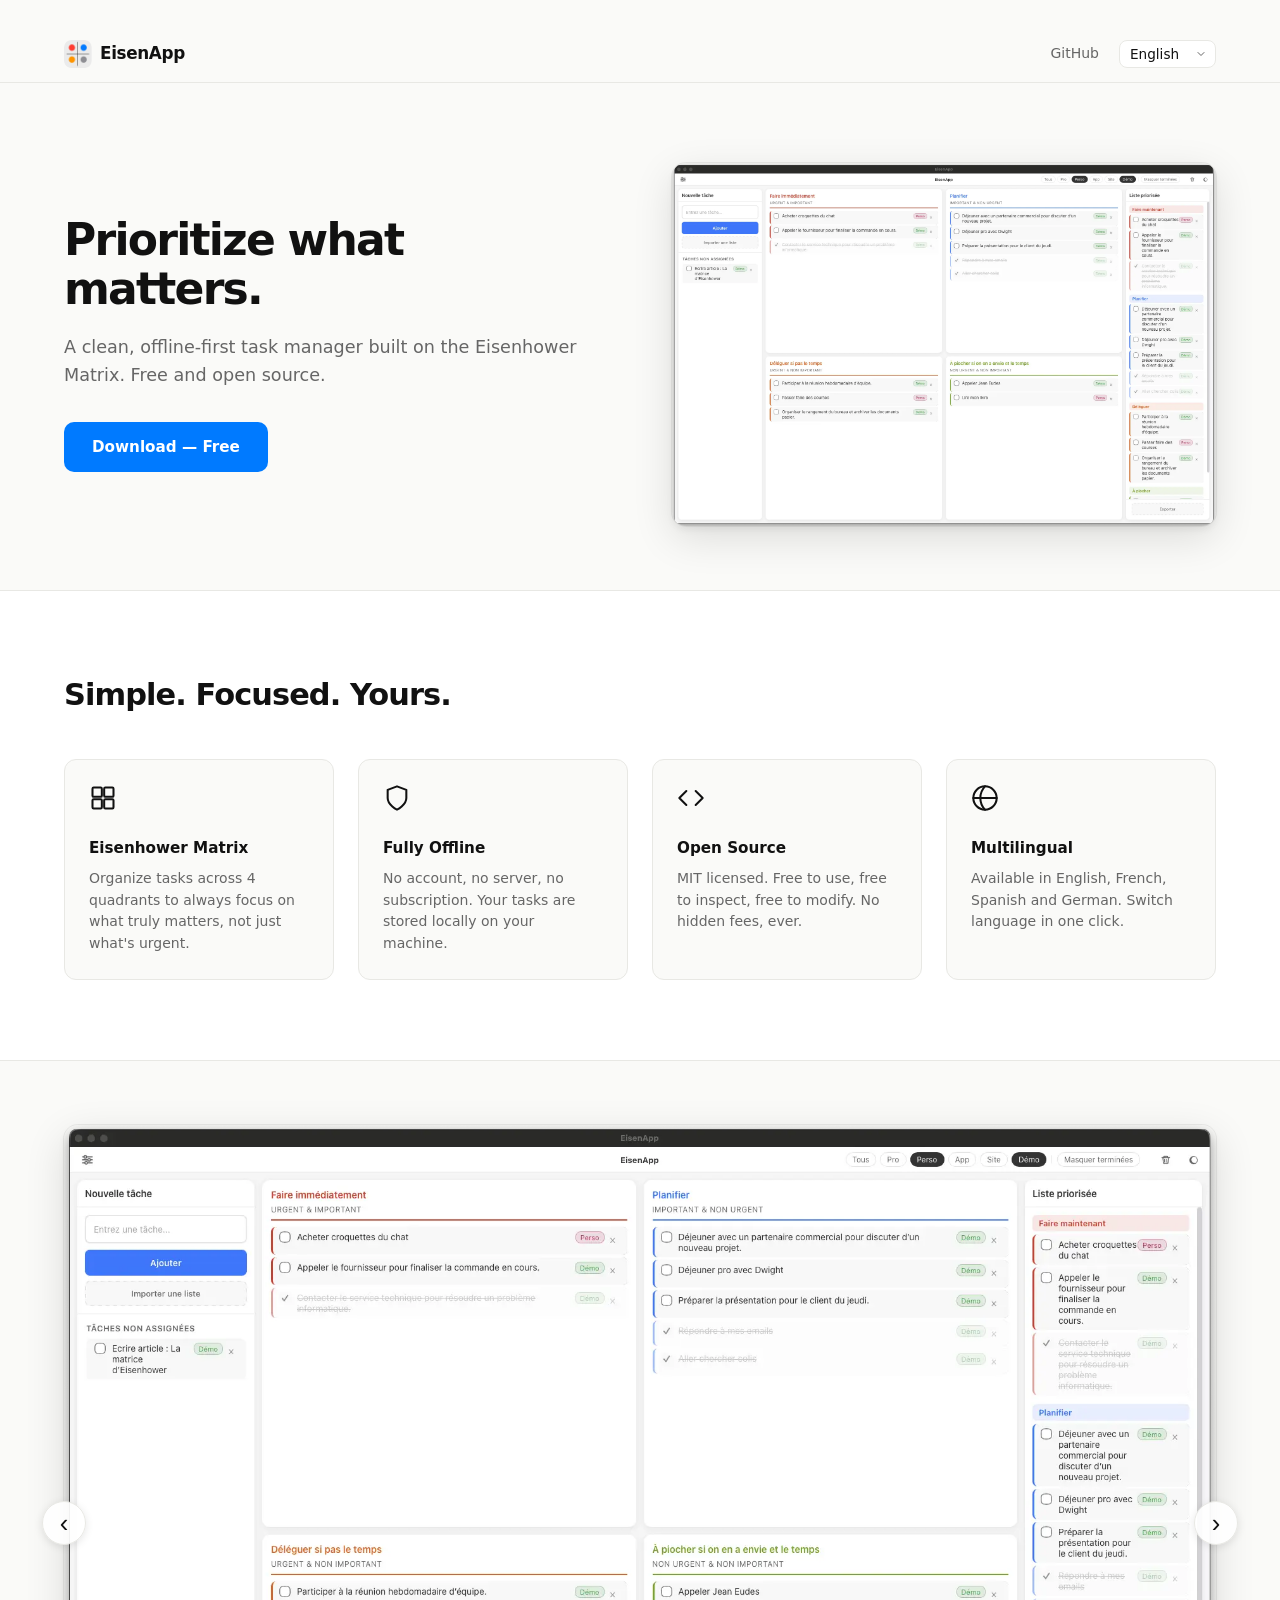
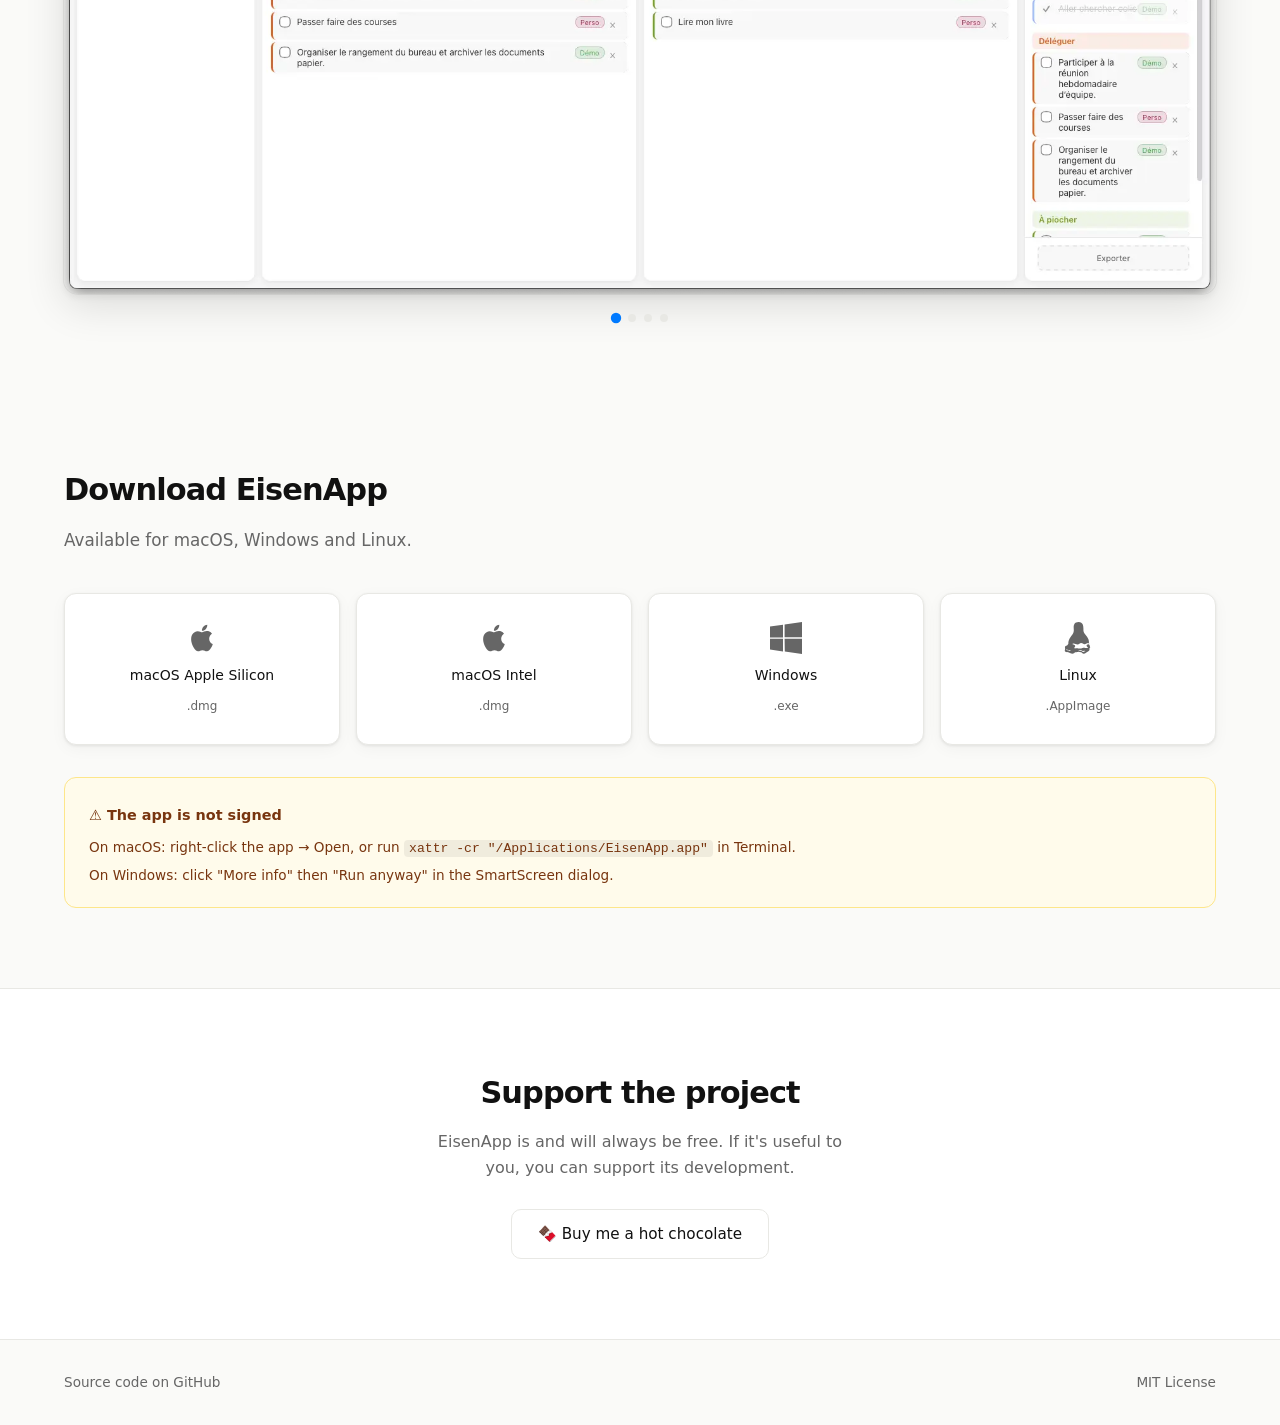
==== src/index.html @ 4002c685 "feat: carousel plutôt que gif" ====
<!DOCTYPE html>
<html lang="en">
<head>
  <meta charset="UTF-8" />
  <meta name="viewport" content="width=device-width, initial-scale=1.0" />
  <meta name="description" content="EisenApp — A clean, offline-first task manager built on the Eisenhower Matrix. Free and open source." />
  <title>EisenApp — Eisenhower Matrix Task Manager</title>
  <link rel="icon" type="image/png" href="favicon.png" />
  <link rel="stylesheet" href="styles.css" />
  <!-- <script defer src="https://cloud.umami.is/script.js" data-website-id="37d33f3b-31d0-4eb2-8694-50edaecd11e3"></script> -->
  <script defer src="https://umami.victorprouff.fr/script.js" data-website-id="dba01c67-c292-47f8-b31e-1790c30066ec"></script>

</head>
<body>
  <img src="https://cloud.umami.is/p/ETjlxFFVu" alt="">
  <!-- Nav -->
  <nav>
    <div class="nav-inner">
      <div class="nav-logo">
        <img src="icon.png" alt="EisenApp logo" class="nav-logo-img" />
        <span>EisenApp</span>
      </div>
      <div class="nav-right">
        <a href="https://github.com/victorprouff/eisenapp" class="nav-link" data-i18n="nav.github" target="_blank" rel="noopener" data-umami-event="nav-github">GitHub</a>
        <select class="lang-select" aria-label="Language">
          <option value="en">English</option>
          <option value="fr">Français</option>
          <option value="es">Español</option>
          <option value="de">Deutsch</option>
        </select>
      </div>
    </div>
  </nav>

  <!-- Hero -->
  <section class="hero">
    <div class="container">
      <div class="hero-text">
        <!-- <img src="icon.png" alt="EisenApp logo" class="hero-logo" /> -->
        <h1 data-i18n="hero.title">Prioritize what matters.</h1>
        <p class="lead" data-i18n="hero.subtitle">A clean, offline-first task manager built on the Eisenhower Matrix. Free and open source.</p>
        <a href="#download" class="btn-primary" data-i18n="hero.cta">Download — Free</a>
      </div>
      
      <!-- App preview -->
      <div class="app-mockup">
        <img src="illustration_light.webp" alt="EisenApp demo" class="app-gif" />
      </div>
    </div>
  </section>
  
  <!-- Features -->
  <section class="features">
    <div class="container">
      <h2 data-i18n="features.title">Simple. Focused. Yours.</h2>
      <div class="features-grid">
        <div class="feature-card">
          <div class="feature-icon">
            <svg width="28" height="28" viewBox="0 0 24 24" fill="none" stroke="currentColor" stroke-width="1.75" stroke-linecap="round" stroke-linejoin="round">
              <rect x="3" y="3" width="8" height="8" rx="1"/><rect x="13" y="3" width="8" height="8" rx="1"/>
              <rect x="3" y="13" width="8" height="8" rx="1"/><rect x="13" y="13" width="8" height="8" rx="1"/>
            </svg>
          </div>
          <h3 data-i18n="features.matrix.title">Eisenhower Matrix</h3>
          <p data-i18n="features.matrix.desc">Organize tasks across 4 quadrants to always focus on what truly matters, not just what's urgent.</p>
        </div>
        <div class="feature-card">
          <div class="feature-icon">
            <svg width="28" height="28" viewBox="0 0 24 24" fill="none" stroke="currentColor" stroke-width="1.75" stroke-linecap="round" stroke-linejoin="round">
              <path d="M12 22s8-4 8-10V5l-8-3-8 3v7c0 6 8 10 8 10z"/>
            </svg>
          </div>
          <h3 data-i18n="features.offline.title">Fully Offline</h3>
          <p data-i18n="features.offline.desc">No account, no server, no subscription. Your tasks are stored locally on your machine.</p>
        </div>
        <div class="feature-card">
          <div class="feature-icon">
            <svg width="28" height="28" viewBox="0 0 24 24" fill="none" stroke="currentColor" stroke-width="1.75" stroke-linecap="round" stroke-linejoin="round">
              <polyline points="16 18 22 12 16 6"/><polyline points="8 6 2 12 8 18"/>
            </svg>
          </div>
          <h3 data-i18n="features.open.title">Open Source</h3>
          <p data-i18n="features.open.desc">MIT licensed. Free to use, free to inspect, free to modify. No hidden fees, ever.</p>
        </div>
        <div class="feature-card">
          <div class="feature-icon">
            <svg width="28" height="28" viewBox="0 0 24 24" fill="none" stroke="currentColor" stroke-width="1.75" stroke-linecap="round" stroke-linejoin="round">
              <circle cx="12" cy="12" r="10"/><path d="M12 2a14.5 14.5 0 000 20M2 12h20"/>
            </svg>
          </div>
          <h3 data-i18n="features.multilang.title">Multilingual</h3>
          <p data-i18n="features.multilang.desc">Available in English, French, Spanish and German. Switch language in one click.</p>
        </div>
      </div>
    </div>
  </section>
  
  <!-- Demo Carousel -->
  <section class="demo">
    <div class="container">
      <div class="carousel">
        <div class="carousel-track">
          <div class="carousel-slide active">
            <img src="illustration_light.webp" alt="EisenApp demo" />
          </div>
          <div class="carousel-slide">
            <img src="illustration_light_2.webp" alt="EisenApp demo" />
          </div>
          <div class="carousel-slide">
            <img src="illustration_light_3.webp" alt="EisenApp demo" />
          </div>
          <div class="carousel-slide">
            <img src="illustration_light_4.webp" alt="EisenApp demo" />
          </div>
        </div>
        <button class="carousel-btn carousel-prev" aria-label="Previous">&#8249;</button>
        <button class="carousel-btn carousel-next" aria-label="Next">&#8250;</button>
        <div class="carousel-dots">
          <button class="carousel-dot active" aria-label="Slide 1"></button>
          <button class="carousel-dot" aria-label="Slide 2"></button>
          <button class="carousel-dot" aria-label="Slide 3"></button>
          <button class="carousel-dot" aria-label="Slide 4"></button>
        </div>
      </div>
    </div>
  </section>
  
  <!-- Download -->
  <section class="download" id="download">
    <div class="container">
      <h2 data-i18n="download.title">Download EisenApp</h2>
      <p class="section-lead" data-i18n="download.subtitle">Available for macOS, Windows and Linux.</p>
      <div class="platform-grid">

        <!-- macOS Apple Silicon -->
        <a href="https://github.com/victorprouff/eisenapp/releases/latest/download/EisenApp_aarch64.dmg" class="platform-card" target="_blank" rel="noopener" data-umami-event="download-macos_arm">
          <svg viewBox="0 0 24 24" fill="currentColor" xmlns="http://www.w3.org/2000/svg">
            <path d="M18.71 19.5c-.83 1.24-1.71 2.45-3.05 2.47-1.34.03-1.77-.79-3.29-.79-1.53 0-2 .77-3.27.82-1.31.05-2.3-1.32-3.14-2.53C4.25 17 2.94 12.45 4.7 9.39c.87-1.52 2.43-2.48 4.12-2.51 1.28-.02 2.5.87 3.29.87.78 0 2.26-1.07 3.8-.91.65.03 2.47.26 3.64 1.98-.09.06-2.17 1.28-2.15 3.81.03 3.02 2.65 4.03 2.68 4.04-.03.07-.42 1.44-1.38 2.83M13 3.5c.73-.83 1.94-1.46 2.94-1.5.13 1.17-.34 2.35-1.04 3.19-.69.85-1.83 1.51-2.95 1.42-.15-1.15.41-2.35 1.05-3.11z"/>
          </svg>
          <span data-i18n="download.macos_arm">macOS Apple Silicon</span>
          <span class="platform-sub" data-i18n="download.dmg">.dmg</span>
        </a>

        <!-- macOS Intel -->
        <a href="https://github.com/victorprouff/eisenapp/releases/latest/download/EisenApp_x64.dmg" class="platform-card" target="_blank" rel="noopener" data-umami-event="download-macos_intel">
          <svg viewBox="0 0 24 24" fill="currentColor" xmlns="http://www.w3.org/2000/svg">
            <path d="M18.71 19.5c-.83 1.24-1.71 2.45-3.05 2.47-1.34.03-1.77-.79-3.29-.79-1.53 0-2 .77-3.27.82-1.31.05-2.3-1.32-3.14-2.53C4.25 17 2.94 12.45 4.7 9.39c.87-1.52 2.43-2.48 4.12-2.51 1.28-.02 2.5.87 3.29.87.78 0 2.26-1.07 3.8-.91.65.03 2.47.26 3.64 1.98-.09.06-2.17 1.28-2.15 3.81.03 3.02 2.65 4.03 2.68 4.04-.03.07-.42 1.44-1.38 2.83M13 3.5c.73-.83 1.94-1.46 2.94-1.5.13 1.17-.34 2.35-1.04 3.19-.69.85-1.83 1.51-2.95 1.42-.15-1.15.41-2.35 1.05-3.11z"/>
          </svg>
          <span data-i18n="download.macos_intel">macOS Intel</span>
          <span class="platform-sub" data-i18n="download.dmg">.dmg</span>
        </a>

        <!-- Windows -->
        <a href="https://github.com/victorprouff/eisenapp/releases/latest/download/EisenApp_x64-setup.exe" class="platform-card" target="_blank" rel="noopener" data-umami-event="download-windows">
          <svg viewBox="0 0 24 24" fill="currentColor" xmlns="http://www.w3.org/2000/svg">
            <path d="M0 3.449L9.75 2.1v9.451H0m10.949-9.602L24 0v11.4H10.949M0 12.6h9.75v9.451L0 20.699M10.949 12.6H24V24l-12.9-1.801"/>
          </svg>
          <span data-i18n="download.windows">Windows</span>
          <span class="platform-sub" data-i18n="download.exe">.exe</span>
        </a>

        <!-- Linux -->
        <a href="https://github.com/victorprouff/eisenapp/releases/latest/download/EisenApp_amd64.AppImage" class="platform-card" target="_blank" rel="noopener" data-umami-event="download-linux">
          <svg viewBox="0 0 448 512" fill="currentColor" xmlns="http://www.w3.org/2000/svg">
            <path d="M220.8 123.3c1 .5 1.8 1.7 3 1.7 1.1 0 2.8-.4 2.9-1.5.2-1.4-1.9-2.3-3.2-2.9-1.7-.7-3.9-1-5.5-.1-.4.2-.8.7-.6 1.1.3 1.1 2.4 1.1 3.4 1.7zm-21.9 1.7c1.2 0 2-1.2 3-1.7 1-.6 3.1-.6 3.5-1.8.2-.4-.2-.9-.6-1.1-1.6-.9-3.8-.6-5.5.1-1.3.6-3.4 1.5-3.2 2.9.1 1 1.8 1.5 2.8 1.6zM420 403.8c-3.6-4-5.3-11.6-7.2-19.7-1.8-8.1-3.9-16.8-10.5-22.4-1.3-1.1-2.6-2.1-4-2.9-1.3-.8-2.7-1.5-4.1-2 9.2-27.3 5.6-54.5-3.7-79.1-11.4-30.1-31.3-56.4-46.5-74.4-17.1-21.5-33.7-41.9-33.4-72C311.1 85.4 315.7.1 234.8 0 132.4-.2 158 103.4 156.9 135.2c-1.7 23.4-6.4 41.8-22.5 64.7-18.9 22.5-45.5 58.8-58.1 96.7-6 17.9-8.8 36.1-6.2 53.3-6.5 5.8-11.4 14.7-16.6 20.2-4.2 4.3-10.3 5.9-17 8.3s-14 6-18.5 14.5c-2.1 3.9-2.8 8.1-2.8 12.4 0 3.9.6 7.9 1.2 11.8 1.2 8.1 2.5 15.7.8 20.8-5.2 14.4-5.9 24.4-2.2 31.7 3.8 7.3 11.4 10.5 20.1 12.3 17.3 3.6 40.8 2.7 59.3 12.5 19.8 10.4 39.9 14.1 55.9 10.4 11.6-2.6 21.1-9.6 25.9-20.2 12.5-.1 26.3-5.4 48.3-6.6 14.9-1.2 33.6 5.3 55.1 4.1.6 2.3 1.4 4.6 2.5 6.7v.1c5.6 10.8 16.9 17.9 30.1 19.1 13.2 1.2 28.4-3.7 40.4-17.4 6.2-7.1 15.2-10.7 24.5-14.7 9.2-4 18.9-8.7 25.5-18.2 4.1-6 5.5-14 5.5-20.8 0-4.5-.6-8.7-1.7-12.1zM79.5 458.6c-5.2-2.9-12.1-4.1-19.2-5.2-6.9-1.1-14-2.3-18.1-5.3-3.1-2.3-3.8-7.6-3-14.9 3.2 5.7 9.7 8.9 17.4 11 11.7 3.2 25.5 2.8 34.7 4.8 7.7 1.7 14.6 3.8 17 8.8-5.5 4.7-21 4.8-28.8.8zm207.5-4.1c-.7 0-1.4 0-2.1.1-11.9.7-23.7 4.6-35.2 4.6-10.8 0-21.8-3.8-33.1-3.6l6.4-1.2c10-2.1 23.9-4.5 34.2-6.2 9.5-1.6 22.5-3.7 31.8-.6 3 1 4.6 3.5 4.5 6.7-.5.1-4.1.2-6.5.2zm-40.2-31.1c-7.2.3-14.5-.5-21.4-1.3-3.5-.4-6.9-.8-10.3-1-6.7-.4-13.7 0-20.5.4s-13.6.8-20 .3c-4-.3-7.9-1-11.5-2.5 0-6.3 2.9-12.1 6.3-17.2 3.9-5.8 8.4-10.7 9.5-14.4 2.3-7.6-4.3-14.1-11.2-19.8l-.1-.1c-5.1-4.3-10.9-7.6-16.7-8.6l-1.6-.3c-6.4-1.2-13.2-2.5-18.3-6.1 6.3-4.9 13.5-7.9 20.6-8.4 11.3-1 22.4 3.2 32.5 7 12.1 4.5 23.5 8.8 34.5 7.9 10.9-.9 19.7-6.9 27.7-12.5 8.9-6.1 17.4-11.9 27.5-12.1h.6c9.5 0 18.7 5.1 27.2 10 8.8 5.1 17.2 9.9 25.8 9.9.5 0 1 0 1.5-.1 10.2-.7 20.4-5.1 30.6-9.5l.5-.2c7.8-3.4 16.7-6.9 25.3-7.2 8 .8 14.7 4.6 20.5 9.9-4.2 3.8-10 5.3-16.2 6.6-5.7 1.3-11.5 2.6-16.3 6.3l-.3.2c-7.5 5.7-12.8 11.9-11.7 18.8.8 5 5.1 9.9 9.7 15.4 5.1 6 10.7 12.7 12.6 20.4-4.2.9-8.6 1.4-13 1.6-10.2.5-20.4-.6-30.5-1.7-10.2-1.1-20.5-2.1-30.8-1.3-8.3.7-16.3 3-24.1 5.2-7.2 2.1-14.2 4.1-21.2 4.3zm86.7 45.6c-9.4 9.6-21.6 13.1-31.2 12.2-9.9-.9-17.3-6.3-20.9-14.5h.5c8.8 0 17.1-2.3 25.1-4.5 7.8-2.1 15.1-4.1 21.8-3.5 6.1.6 12.5 3.5 17.6 9.1-4.2.5-8.4 1.2-12.9 1.2z"/>
          </svg>
          <span data-i18n="download.linux">Linux</span>
          <span class="platform-sub" data-i18n="download.appimage">.AppImage</span>
        </a>
      </div>

      <!-- Unsigned warning -->
      <div class="unsigned-note">
        <p>⚠ <span data-i18n="download.unsigned_title">The app is not signed</span></p>
        <p data-i18n="download.unsigned_macos">On macOS: right-click the app → Open, or run <code>xattr -cr "/Applications/EisenApp.app"</code> in Terminal.</p>
        <p data-i18n="download.unsigned_windows">On Windows: click "More info" then "Run anyway" in the SmartScreen dialog.</p>
      </div>
    </div>
  </section>

  <!-- Support -->
  <section class="support">
    <div class="container">
      <h2 data-i18n="support.title">Support the project</h2>
      <p data-i18n="support.desc">EisenApp is and will always be free. If it's useful to you, you can support its development.</p>
      <!-- Replace # with your Ko-fi or Buy Me a Coffee link -->
      <a href="https://ko-fi.com/I2I71UO9CQ" class="btn-secondary" id="offer-coffe" data-umami-event="offer-coffe-direct"><span data-i18n="support.btn">Buy me a coffee</span></a>
    </div>
  </section>

  <!-- Footer -->
  <footer>
    <div class="container">
      <a href="https://github.com/victorprouff/eisenapp" target="_blank" rel="noopener" data-i18n="footer.source" data-umami-event="footer-source">Source code on GitHub</a>
      <span data-i18n="footer.license">MIT License</span>
    </div>
  </footer>

  <!-- Download Modal -->
  <div id="download-modal" class="modal-overlay" aria-hidden="true">
    <div class="modal">
      <button class="modal-close" id="modal-close" aria-label="Close">&times;</button>
      <div class="modal-icon">☕</div>
      <h2 class="modal-title" data-i18n="modal.title">Enjoying EisenApp?</h2>
      <p class="modal-desc" data-i18n="modal.desc">EisenApp is free and always will be. If it saves you time, a small coffee goes a long way!</p>
      <div class="modal-actions">
        <a href="https://ko-fi.com/I2I71UO9CQ" class="btn-primary modal-support" target="_blank" rel="noopener" data-i18n="modal.support" data-umami-event="offer-coffe-modal">☕ Support the project</a>
        <button class="modal-skip" id="modal-download" data-i18n="modal.skip">Just download</button>
      </div>
    </div>
  </div>

  <script src="i18n.js"></script>
  <script>
    (function () {
      const slides = document.querySelectorAll('.carousel-slide');
      const dots = document.querySelectorAll('.carousel-dot');
      let current = 0;
      let timer;

      function goTo(n) {
        slides[current].classList.remove('active');
        dots[current].classList.remove('active');
        current = (n + slides.length) % slides.length;
        slides[current].classList.add('active');
        dots[current].classList.add('active');
      }

      function startAuto() {
        timer = setInterval(function () { goTo(current + 1); }, 4000);
      }

      function resetAuto() {
        clearInterval(timer);
        startAuto();
      }

      document.querySelector('.carousel-next').addEventListener('click', function () { goTo(current + 1); resetAuto(); });
      document.querySelector('.carousel-prev').addEventListener('click', function () { goTo(current - 1); resetAuto(); });
      dots.forEach(function (dot, i) {
        dot.addEventListener('click', function () { goTo(i); resetAuto(); });
      });

      startAuto();
    })();
  </script>
</body>
</html>
---- src/styles.css ----
*, *::before, *::after { box-sizing: border-box; margin: 0; padding: 0; }

:root {
  --bg: #fafaf8;
  --bg-card: #ffffff;
  --text: #111111;
  --text-muted: #666666;
  --accent: #007aff;
  --accent-hover: #0066d6;
  --border: #e8e8e4;
  --radius: 12px;
  --shadow: 0 1px 3px rgba(0,0,0,0.08), 0 4px 16px rgba(0,0,0,0.04);
}

html { scroll-behavior: smooth; }

body {
  font-family: -apple-system, BlinkMacSystemFont, "Segoe UI", system-ui, sans-serif;
  background: var(--bg);
  color: var(--text);
  line-height: 1.6;
  font-size: 16px;
}

.container {
  max-width: 1200px;
  margin: 0 auto;
  padding: 0 24px;
}

/* ── Nav ── */
nav {
  position: sticky;
  top: 0;
  background: rgba(250,250,248,0.9);
  backdrop-filter: blur(12px);
  -webkit-backdrop-filter: blur(12px);
  border-bottom: 1px solid var(--border);
  z-index: 100;
}

.nav-inner {
  max-width: 1200px;
  margin: 0 auto;
  padding: 0 24px;
  height: 56px;
  display: flex;
  align-items: center;
  justify-content: space-between;
}

.nav-logo {
  display: flex;
  align-items: center;
  gap: 8px;
  font-size: 1.05rem;
  font-weight: 700;
  letter-spacing: -0.02em;
  color: var(--text);
}

.nav-logo-img {
  width: 28px;
  height: 28px;
  border-radius: 7px;
}

.hero-logo {
  width: 72px;
  height: 72px;
  border-radius: 18px;
  margin-bottom: 20px;
  box-shadow: 0 4px 16px rgba(0,0,0,0.1);
}

.nav-right {
  display: flex;
  align-items: center;
  gap: 20px;
}

.nav-link {
  font-size: 0.875rem;
  color: var(--text-muted);
  text-decoration: none;
  transition: color 0.15s;
}
.nav-link:hover { color: var(--text); }

.lang-select {
  font-family: inherit;
  font-size: 0.85rem;
  font-weight: 500;
  color: var(--text);
  background: var(--bg-card);
  border: 1px solid var(--border);
  border-radius: 8px;
  padding: 5px 28px 5px 10px;
  cursor: pointer;
  appearance: none;
  -webkit-appearance: none;
  background-image: url("data:image/svg+xml,%3Csvg xmlns='http://www.w3.org/2000/svg' width='12' height='12' viewBox='0 0 24 24' fill='none' stroke='%23666' stroke-width='2' stroke-linecap='round' stroke-linejoin='round'%3E%3Cpolyline points='6 9 12 15 18 9'/%3E%3C/svg%3E");
  background-repeat: no-repeat;
  background-position: right 8px center;
  transition: border-color 0.15s;
}
.lang-select:hover { border-color: #bbb; }
.lang-select:focus { outline: none; border-color: var(--accent); }

/* ── Buttons ── */
.btn-primary {
  display: inline-block;
  background: var(--accent);
  color: #fff;
  text-decoration: none;
  padding: 13px 28px;
  border-radius: 10px;
  font-size: 0.95rem;
  font-weight: 600;
  transition: background 0.15s, transform 0.1s;
}
.btn-primary:hover { background: var(--accent-hover); transform: translateY(-1px); }
.btn-primary:active { transform: translateY(0); }

.btn-secondary {
  display: inline-block;
  background: var(--bg-card);
  color: var(--text);
  text-decoration: none;
  padding: 12px 26px;
  border-radius: 10px;
  font-size: 0.95rem;
  font-weight: 500;
  border: 1px solid var(--border);
  transition: border-color 0.15s, transform 0.1s, box-shadow 0.15s;
}
.btn-secondary:hover {
  border-color: #bbb;
  box-shadow: 0 2px 8px rgba(0,0,0,0.08);
  transform: translateY(-1px);
}

/* ── Hero ── */
.hero {
  padding: 80px 0 64px;
}

.hero .container {
  display: grid;
  grid-template-columns: 1fr 1fr;
  gap: 64px;
  align-items: center;
}

.hero-text h1 {
  font-size: 2.75rem;
  font-weight: 800;
  letter-spacing: -0.04em;
  line-height: 1.1;
  margin-bottom: 20px;
}

.hero-text .lead {
  font-size: 1.1rem;
  color: var(--text-muted);
  line-height: 1.6;
  margin-bottom: 32px;
}

/* ── App preview ── */
.app-mockup {
  display: flex;
  justify-content: center;
}

.app-gif {
  width: 100%;
  max-width: 660px;
  border-radius: 14px;
  box-shadow: 0 4px 6px rgba(0,0,0,0.05), 0 12px 40px rgba(0,0,0,0.12), 0 0 0 1px rgba(0,0,0,0.06);
}

/* ── Demo Carousel ── */
.demo {
  padding: 64px 0;
}

.carousel {
  position: relative;
  max-width: 1200px;
  margin: 0 auto;
}

.carousel-track {
  border-radius: 14px;
  box-shadow: 0 4px 6px rgba(0,0,0,0.05), 0 12px 40px rgba(0,0,0,0.12), 0 0 0 1px rgba(0,0,0,0.06);
  overflow: hidden;
}

.carousel-slide {
  display: none;
}

.carousel-slide.active {
  display: block;
  animation: carousel-fade 0.4s ease;
}

@keyframes carousel-fade {
  from { opacity: 0; }
  to   { opacity: 1; }
}

.carousel-slide img {
  width: 100%;
  display: block;
}

.carousel-btn {
  position: absolute;
  top: 50%;
  transform: translateY(-50%);
  background: rgba(255,255,255,0.92);
  border: 1px solid var(--border);
  border-radius: 50%;
  width: 44px;
  height: 44px;
  font-size: 1.6rem;
  line-height: 1;
  cursor: pointer;
  color: var(--text);
  display: flex;
  align-items: center;
  justify-content: center;
  box-shadow: 0 2px 8px rgba(0,0,0,0.1);
  transition: background 0.15s, box-shadow 0.15s;
  z-index: 10;
}

.carousel-btn:hover {
  background: #fff;
  box-shadow: 0 4px 12px rgba(0,0,0,0.15);
}

.carousel-prev { left: -22px; }
.carousel-next { right: -22px; }

.carousel-dots {
  display: flex;
  justify-content: center;
  gap: 8px;
  margin-top: 20px;
}

.carousel-dot {
  width: 8px;
  height: 8px;
  border-radius: 50%;
  border: none;
  background: var(--border);
  cursor: pointer;
  padding: 0;
  transition: background 0.2s, transform 0.2s;
}

.carousel-dot.active {
  background: var(--accent);
  transform: scale(1.3);
}

/* ── Features ── */
.features {
  padding: 80px 0;
  background: var(--bg-card);
  border-top: 1px solid var(--border);
  border-bottom: 1px solid var(--border);
}

.features h2,
.download h2,
.support h2 {
  font-size: 1.9rem;
  font-weight: 700;
  letter-spacing: -0.03em;
  margin-bottom: 12px;
}

.section-lead {
  color: var(--text-muted);
  margin-bottom: 40px;
  font-size: 1.05rem;
}

.features-grid {
  display: grid;
  grid-template-columns: repeat(4, 1fr);
  gap: 24px;
  margin-top: 40px;
}

.feature-card {
  padding: 24px;
  border-radius: var(--radius);
  border: 1px solid var(--border);
  background: var(--bg);
}

.feature-icon {
  font-size: 1.5rem;
  margin-bottom: 12px;
}

.feature-card h3 {
  font-size: 0.95rem;
  font-weight: 600;
  margin-bottom: 8px;
}

.feature-card p {
  font-size: 0.875rem;
  color: var(--text-muted);
  line-height: 1.55;
}

/* ── Download ── */
.download {
  padding: 80px 0;
}

.platform-grid {
  display: grid;
  grid-template-columns: repeat(4, 1fr);
  gap: 16px;
  margin-bottom: 32px;
}

.platform-card {
  display: flex;
  flex-direction: column;
  align-items: center;
  justify-content: center;
  gap: 10px;
  padding: 28px 16px;
  border-radius: var(--radius);
  border: 1px solid var(--border);
  background: var(--bg-card);
  text-decoration: none;
  color: var(--text);
  font-weight: 500;
  font-size: 0.875rem;
  transition: border-color 0.15s, box-shadow 0.15s, transform 0.1s;
  box-shadow: var(--shadow);
  text-align: center;
}

.platform-card:hover {
  border-color: var(--accent);
  box-shadow: 0 0 0 3px rgba(0,122,255,0.1), var(--shadow);
  transform: translateY(-2px);
}

.platform-card svg {
  width: 32px;
  height: 32px;
  color: var(--text-muted);
}

.platform-sub {
  font-size: 0.75rem;
  color: var(--text-muted);
  font-weight: 400;
}

.unsigned-note {
  background: #fffbeb;
  border: 1px solid #fde68a;
  border-radius: var(--radius);
  padding: 20px 24px;
}

.unsigned-note p:first-child {
  font-weight: 600;
  margin-bottom: 10px;
  font-size: 0.9rem;
}

.unsigned-note p {
  font-size: 0.85rem;
  color: #78350f;
  line-height: 1.6;
  margin-top: 6px;
}

.unsigned-note code {
  background: rgba(0,0,0,0.06);
  padding: 1px 5px;
  border-radius: 4px;
  font-size: 0.82rem;
  font-family: "SF Mono", "Fira Code", monospace;
}

/* ── Support ── */
.support {
  padding: 80px 0;
  background: var(--bg-card);
  border-top: 1px solid var(--border);
  border-bottom: 1px solid var(--border);
  text-align: center;
}

.support p {
  color: var(--text-muted);
  margin-bottom: 28px;
  max-width: 440px;
  margin-left: auto;
  margin-right: auto;
  font-size: 1rem;
}

.support h2 { margin-bottom: 12px; }

/* ── Footer ── */
footer {
  padding: 32px 0;
}

footer .container {
  display: flex;
  align-items: center;
  justify-content: space-between;
  font-size: 0.85rem;
  color: var(--text-muted);
}

footer a {
  color: var(--text-muted);
  text-decoration: none;
  transition: color 0.15s;
}
footer a:hover { color: var(--accent); }

/* ── Modal ── */
.modal-overlay {
  position: fixed;
  inset: 0;
  background: rgba(0,0,0,0.45);
  backdrop-filter: blur(4px);
  -webkit-backdrop-filter: blur(4px);
  display: flex;
  align-items: center;
  justify-content: center;
  z-index: 1000;
  opacity: 0;
  pointer-events: none;
  transition: opacity 0.2s;
}

.modal-overlay.is-open {
  opacity: 1;
  pointer-events: auto;
}

.modal {
  background: var(--bg-card);
  border-radius: 20px;
  padding: 48px 40px 40px;
  max-width: 440px;
  width: calc(100% - 48px);
  text-align: center;
  position: relative;
  box-shadow: 0 20px 60px rgba(0,0,0,0.2);
  transform: translateY(12px);
  transition: transform 0.2s;
}

.modal-overlay.is-open .modal {
  transform: translateY(0);
}

.modal-close {
  position: absolute;
  top: 16px;
  right: 16px;
  background: none;
  border: none;
  font-size: 1.4rem;
  color: var(--text-muted);
  cursor: pointer;
  line-height: 1;
  padding: 4px 8px;
  border-radius: 6px;
  transition: background 0.15s, color 0.15s;
}
.modal-close:hover { background: var(--border); color: var(--text); }

.modal-icon { font-size: 2.5rem; margin-bottom: 16px; }

.modal-title {
  font-size: 1.4rem;
  font-weight: 700;
  letter-spacing: -0.03em;
  margin-bottom: 12px;
}

.modal-desc {
  font-size: 0.95rem;
  color: var(--text-muted);
  line-height: 1.6;
  margin-bottom: 28px;
}

.modal-actions {
  display: flex;
  flex-direction: column;
  align-items: center;
  gap: 12px;
}

.modal-support { width: 100%; text-align: center; }

.modal-skip {
  background: none;
  border: none;
  font-size: 0.875rem;
  color: var(--text-muted);
  cursor: pointer;
  text-decoration: underline;
  text-underline-offset: 3px;
  font-family: inherit;
  transition: color 0.15s;
}
.modal-skip:hover { color: var(--text); }

/* ── Responsive ── */
@media (max-width: 768px) {
  .hero { padding: 48px 0 40px; }

  .hero .container {
    grid-template-columns: 1fr;
    gap: 40px;
    text-align: center;
  }

  .hero-text h1 { font-size: 2rem; }

  .features-grid { grid-template-columns: 1fr 1fr; }

  .platform-grid { grid-template-columns: 1fr 1fr; }

  .carousel-prev { left: 8px; }
  .carousel-next { right: 8px; }
}

@media (max-width: 480px) {
  .hero-text h1 { font-size: 1.75rem; }
  .features-grid { grid-template-columns: 1fr; }
  .platform-grid { grid-template-columns: 1fr 1fr; }
  footer .container { flex-direction: column; gap: 8px; }
}
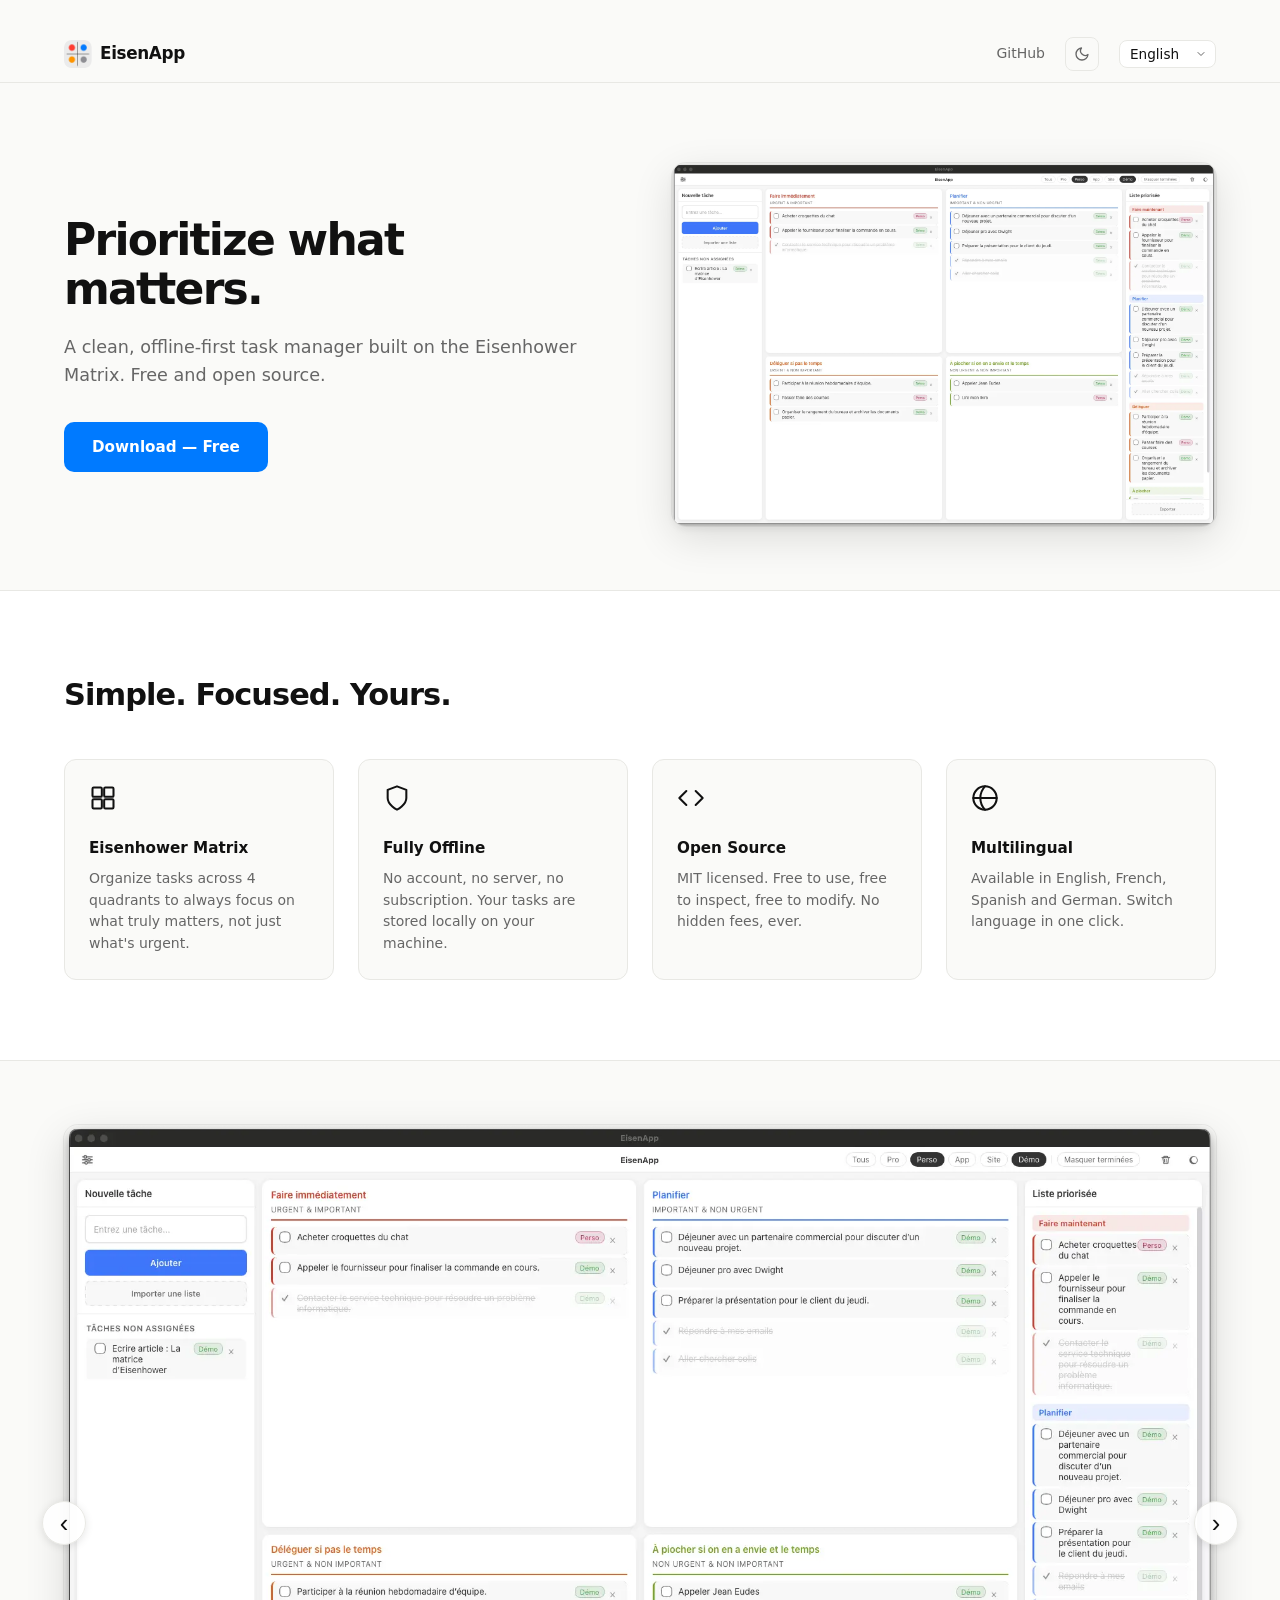
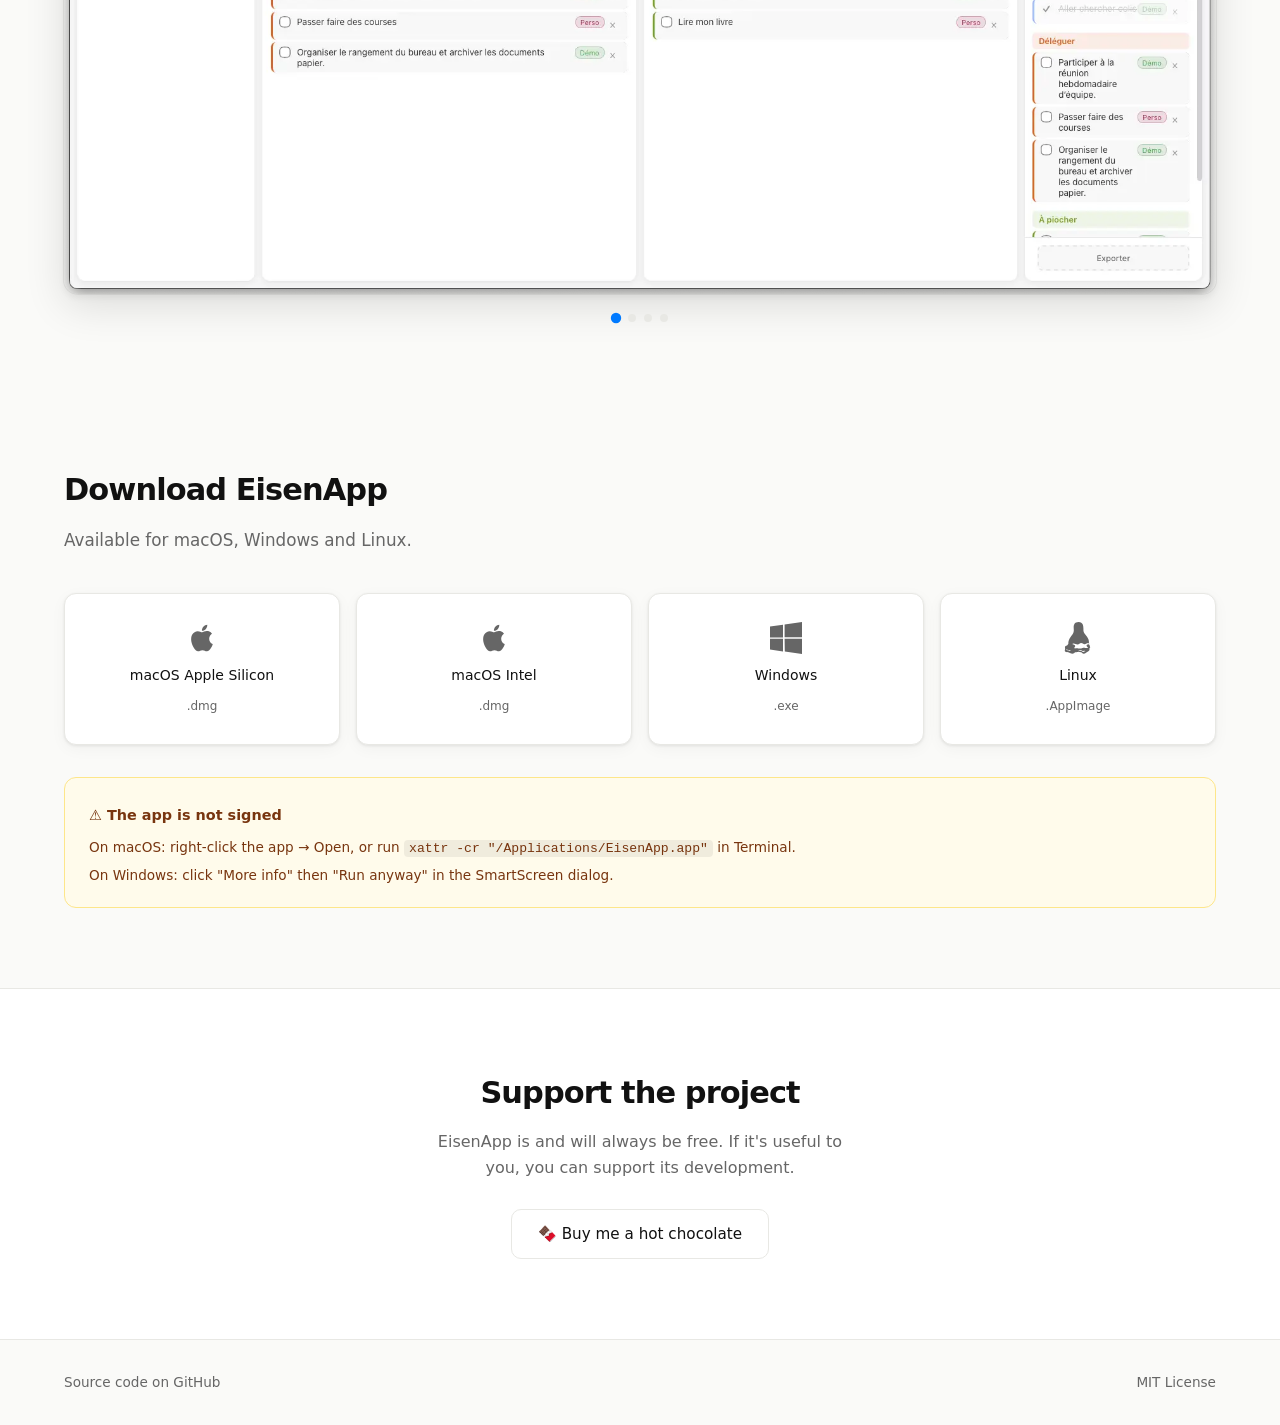
==== commit 6b05281a: "feat: thème sombre" ====
--- a/src/index.html
+++ b/src/index.html
@@ -6,7 +6,17 @@
   <meta name="description" content="EisenApp — A clean, offline-first task manager built on the Eisenhower Matrix. Free and open source." />
   <title>EisenApp — Eisenhower Matrix Task Manager</title>
   <link rel="icon" type="image/png" href="favicon.png" />
+  <meta name="color-scheme" content="light dark" />
   <link rel="stylesheet" href="styles.css" />
+  <script>
+    (function () {
+      var saved = localStorage.getItem('theme');
+      var prefersDark = window.matchMedia('(prefers-color-scheme: dark)').matches;
+      if (saved === 'dark' || (!saved && prefersDark)) {
+        document.documentElement.setAttribute('data-theme', 'dark');
+      }
+    })();
+  </script>
   <!-- <script defer src="https://cloud.umami.is/script.js" data-website-id="37d33f3b-31d0-4eb2-8694-50edaecd11e3"></script> -->
   <script defer src="https://umami.victorprouff.fr/script.js" data-website-id="dba01c67-c292-47f8-b31e-1790c30066ec"></script>
 
@@ -22,6 +32,10 @@
       </div>
       <div class="nav-right">
         <a href="https://github.com/victorprouff/eisenapp" class="nav-link" data-i18n="nav.github" target="_blank" rel="noopener" data-umami-event="nav-github">GitHub</a>
+        <button class="theme-toggle" id="theme-toggle" aria-label="Toggle dark mode">
+          <svg class="icon-moon" width="16" height="16" viewBox="0 0 24 24" fill="none" stroke="currentColor" stroke-width="2" stroke-linecap="round" stroke-linejoin="round"><path d="M21 12.79A9 9 0 1 1 11.21 3 7 7 0 0 0 21 12.79z"/></svg>
+          <svg class="icon-sun" width="16" height="16" viewBox="0 0 24 24" fill="none" stroke="currentColor" stroke-width="2" stroke-linecap="round" stroke-linejoin="round"><circle cx="12" cy="12" r="5"/><line x1="12" y1="1" x2="12" y2="3"/><line x1="12" y1="21" x2="12" y2="23"/><line x1="4.22" y1="4.22" x2="5.64" y2="5.64"/><line x1="18.36" y1="18.36" x2="19.78" y2="19.78"/><line x1="1" y1="12" x2="3" y2="12"/><line x1="21" y1="12" x2="23" y2="12"/><line x1="4.22" y1="19.78" x2="5.64" y2="18.36"/><line x1="18.36" y1="5.64" x2="19.78" y2="4.22"/></svg>
+        </button>
         <select class="lang-select" aria-label="Language">
           <option value="en">English</option>
           <option value="fr">Français</option>
@@ -44,7 +58,7 @@
       
       <!-- App preview -->
       <div class="app-mockup">
-        <img src="illustration_light.webp" alt="EisenApp demo" class="app-gif" />
+        <img src="illustration_light.webp" data-light="illustration_light.webp" data-dark="illustration_dark.webp" alt="EisenApp demo" class="app-gif theme-img" />
       </div>
     </div>
   </section>
@@ -101,16 +115,16 @@
       <div class="carousel">
         <div class="carousel-track">
           <div class="carousel-slide active">
-            <img src="illustration_light.webp" alt="EisenApp demo" />
+            <img src="illustration_light.webp" data-light="illustration_light.webp" data-dark="illustration_dark.webp" alt="EisenApp demo" class="theme-img" />
           </div>
           <div class="carousel-slide">
-            <img src="illustration_light_2.webp" alt="EisenApp demo" />
+            <img src="illustration_light_2.webp" data-light="illustration_light_2.webp" data-dark="illustration_dark_2.webp" alt="EisenApp demo" class="theme-img" />
           </div>
           <div class="carousel-slide">
-            <img src="illustration_light_3.webp" alt="EisenApp demo" />
+            <img src="illustration_light_3.webp" data-light="illustration_light_3.webp" data-dark="illustration_dark_3.webp" alt="EisenApp demo" class="theme-img" />
           </div>
           <div class="carousel-slide">
-            <img src="illustration_light_4.webp" alt="EisenApp demo" />
+            <img src="illustration_light_4.webp" data-light="illustration_light_4.webp" data-dark="illustration_dark_4.webp" alt="EisenApp demo" class="theme-img" />
           </div>
         </div>
         <button class="carousel-btn carousel-prev" aria-label="Previous">&#8249;</button>
@@ -212,6 +226,31 @@
 
   <script src="i18n.js"></script>
   <script>
+    // ── Theme ──
+    (function () {
+      function applyTheme(theme) {
+        document.documentElement.setAttribute('data-theme', theme);
+        document.querySelectorAll('.theme-img').forEach(function (img) {
+          img.src = theme === 'dark' ? img.dataset.dark : img.dataset.light;
+        });
+        localStorage.setItem('theme', theme);
+      }
+
+      // Apply correct images on load (theme may already be set by inline head script)
+      var current = document.documentElement.getAttribute('data-theme') || 'light';
+      if (current === 'dark') {
+        document.querySelectorAll('.theme-img').forEach(function (img) {
+          img.src = img.dataset.dark;
+        });
+      }
+
+      document.getElementById('theme-toggle').addEventListener('click', function () {
+        var next = document.documentElement.getAttribute('data-theme') === 'dark' ? 'light' : 'dark';
+        applyTheme(next);
+      });
+    })();
+
+    // ── Carousel ──
     (function () {
       const slides = document.querySelectorAll('.carousel-slide');
       const dots = document.querySelectorAll('.carousel-dot');
--- a/src/styles.css
+++ b/src/styles.css
@@ -3,6 +3,7 @@
 :root {
   --bg: #fafaf8;
   --bg-card: #ffffff;
+  --bg-nav: rgba(250,250,248,0.9);
   --text: #111111;
   --text-muted: #666666;
   --accent: #007aff;
@@ -12,6 +13,18 @@
   --shadow: 0 1px 3px rgba(0,0,0,0.08), 0 4px 16px rgba(0,0,0,0.04);
 }
 
+[data-theme="dark"] {
+  --bg: #111113;
+  --bg-card: #1c1c1e;
+  --bg-nav: rgba(17,17,19,0.9);
+  --text: #f0f0f0;
+  --text-muted: #8e8e93;
+  --accent: #0a84ff;
+  --accent-hover: #409cff;
+  --border: #2c2c2e;
+  --shadow: 0 1px 3px rgba(0,0,0,0.3), 0 4px 16px rgba(0,0,0,0.2);
+}
+
 html { scroll-behavior: smooth; }
 
 body {
@@ -20,6 +33,7 @@
   color: var(--text);
   line-height: 1.6;
   font-size: 16px;
+  transition: background-color 0.25s, color 0.25s;
 }
 
 .container {
@@ -32,11 +46,12 @@
 nav {
   position: sticky;
   top: 0;
-  background: rgba(250,250,248,0.9);
+  background: var(--bg-nav);
   backdrop-filter: blur(12px);
   -webkit-backdrop-filter: blur(12px);
   border-bottom: 1px solid var(--border);
   z-index: 100;
+  transition: background-color 0.25s, border-color 0.25s;
 }
 
 .nav-inner {
@@ -107,6 +122,32 @@
 .lang-select:hover { border-color: #bbb; }
 .lang-select:focus { outline: none; border-color: var(--accent); }
 
+[data-theme="dark"] .lang-select {
+  background-image: url("data:image/svg+xml,%3Csvg xmlns='http://www.w3.org/2000/svg' width='12' height='12' viewBox='0 0 24 24' fill='none' stroke='%23999' stroke-width='2' stroke-linecap='round' stroke-linejoin='round'%3E%3Cpolyline points='6 9 12 15 18 9'/%3E%3C/svg%3E");
+}
+
+/* ── Theme toggle ── */
+.theme-toggle {
+  background: none;
+  border: 1px solid var(--border);
+  border-radius: 8px;
+  width: 34px;
+  height: 34px;
+  cursor: pointer;
+  color: var(--text-muted);
+  display: flex;
+  align-items: center;
+  justify-content: center;
+  transition: border-color 0.15s, color 0.15s;
+  flex-shrink: 0;
+}
+.theme-toggle:hover { border-color: #bbb; color: var(--text); }
+
+.theme-toggle .icon-sun  { display: none; }
+.theme-toggle .icon-moon { display: block; }
+[data-theme="dark"] .theme-toggle .icon-sun  { display: block; }
+[data-theme="dark"] .theme-toggle .icon-moon { display: none; }
+
 /* ── Buttons ── */
 .btn-primary {
   display: inline-block;
@@ -222,6 +263,7 @@
   transform: translateY(-50%);
   background: rgba(255,255,255,0.92);
   border: 1px solid var(--border);
+  transition: background 0.15s, box-shadow 0.15s, border-color 0.25s;
   border-radius: 50%;
   width: 44px;
   height: 44px;
@@ -241,6 +283,9 @@
   background: #fff;
   box-shadow: 0 4px 12px rgba(0,0,0,0.15);
 }
+
+[data-theme="dark"] .carousel-btn { background: rgba(44,44,46,0.92); }
+[data-theme="dark"] .carousel-btn:hover { background: #3a3a3c; }
 
 .carousel-prev { left: -22px; }
 .carousel-next { right: -22px; }
@@ -376,6 +421,7 @@
   border: 1px solid #fde68a;
   border-radius: var(--radius);
   padding: 20px 24px;
+  transition: background-color 0.25s, border-color 0.25s;
 }
 
 .unsigned-note p:first-child {
@@ -389,6 +435,7 @@
   color: #78350f;
   line-height: 1.6;
   margin-top: 6px;
+  transition: color 0.25s;
 }
 
 .unsigned-note code {
@@ -398,6 +445,13 @@
   font-size: 0.82rem;
   font-family: "SF Mono", "Fira Code", monospace;
 }
+
+[data-theme="dark"] .unsigned-note {
+  background: #1c1500;
+  border-color: #4a3800;
+}
+[data-theme="dark"] .unsigned-note p { color: #d4a847; }
+[data-theme="dark"] .unsigned-note code { background: rgba(255,255,255,0.08); }
 
 /* ── Support ── */
 .support {
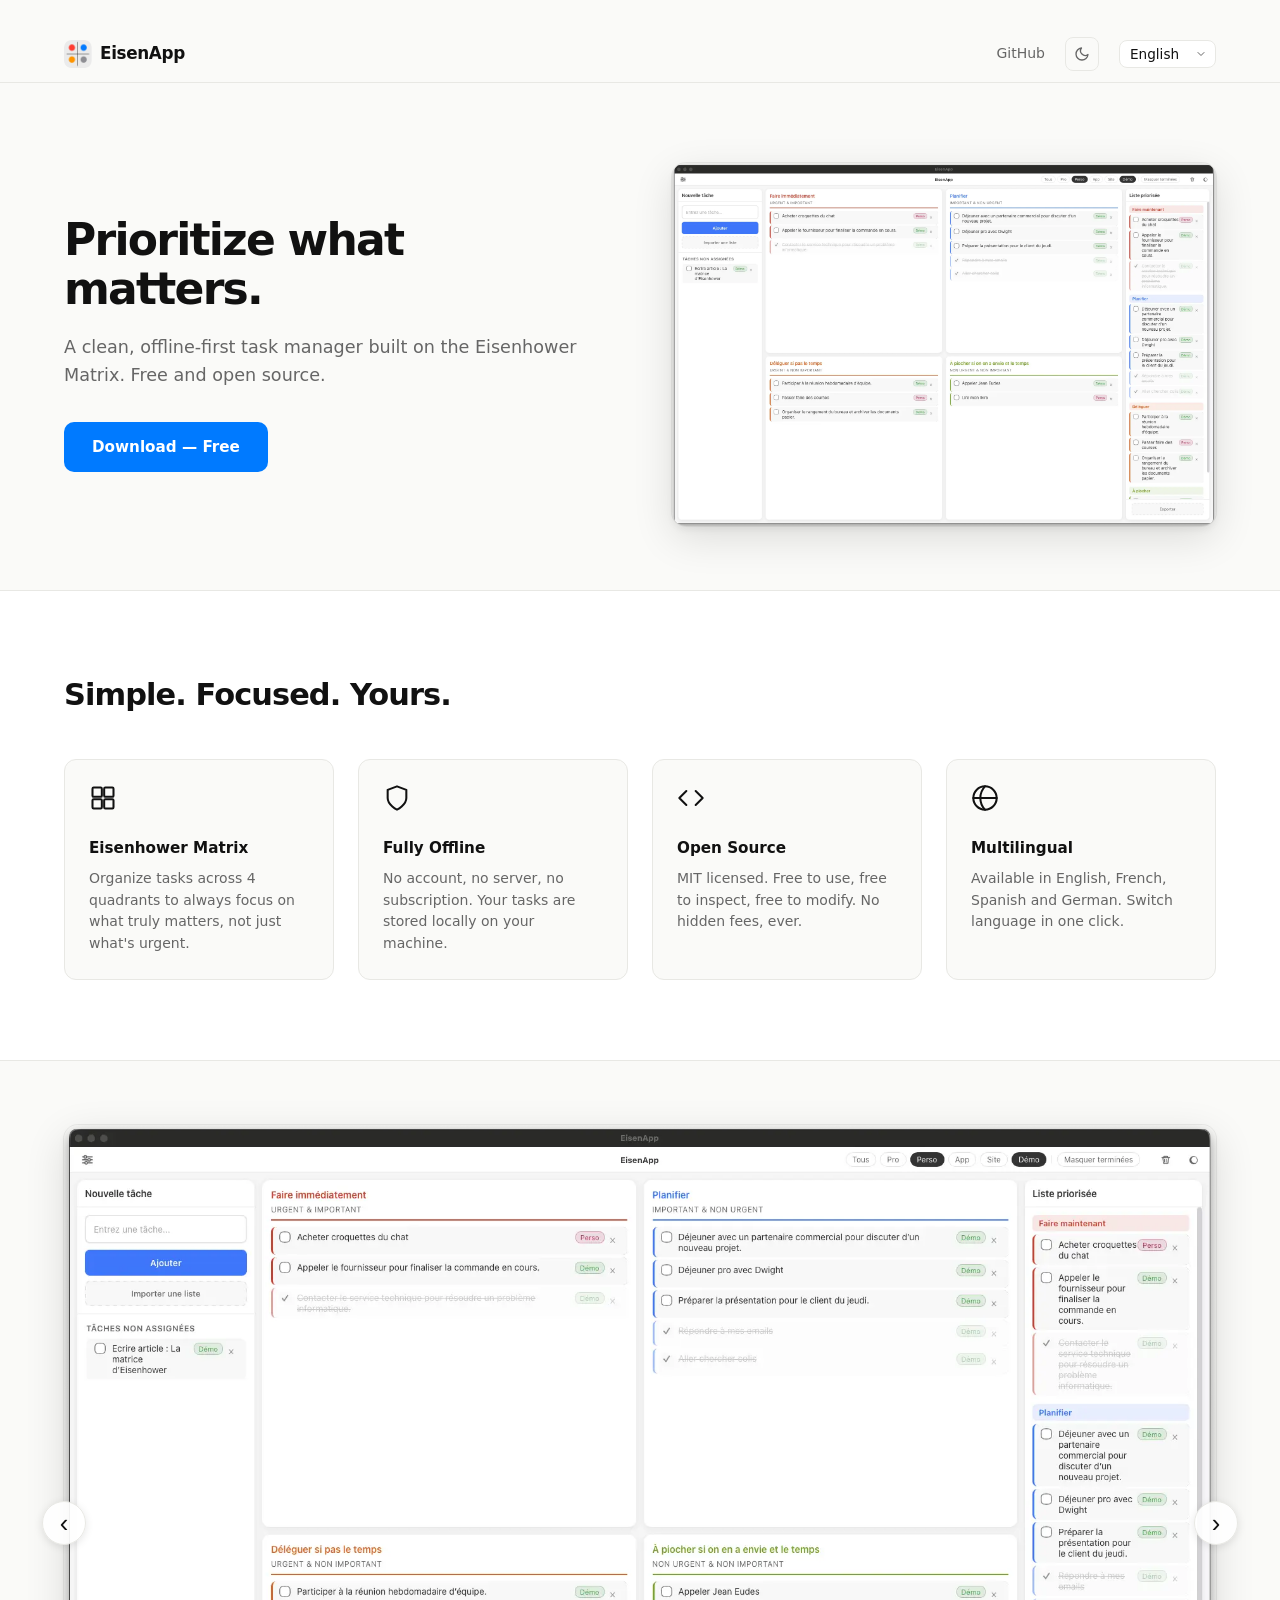
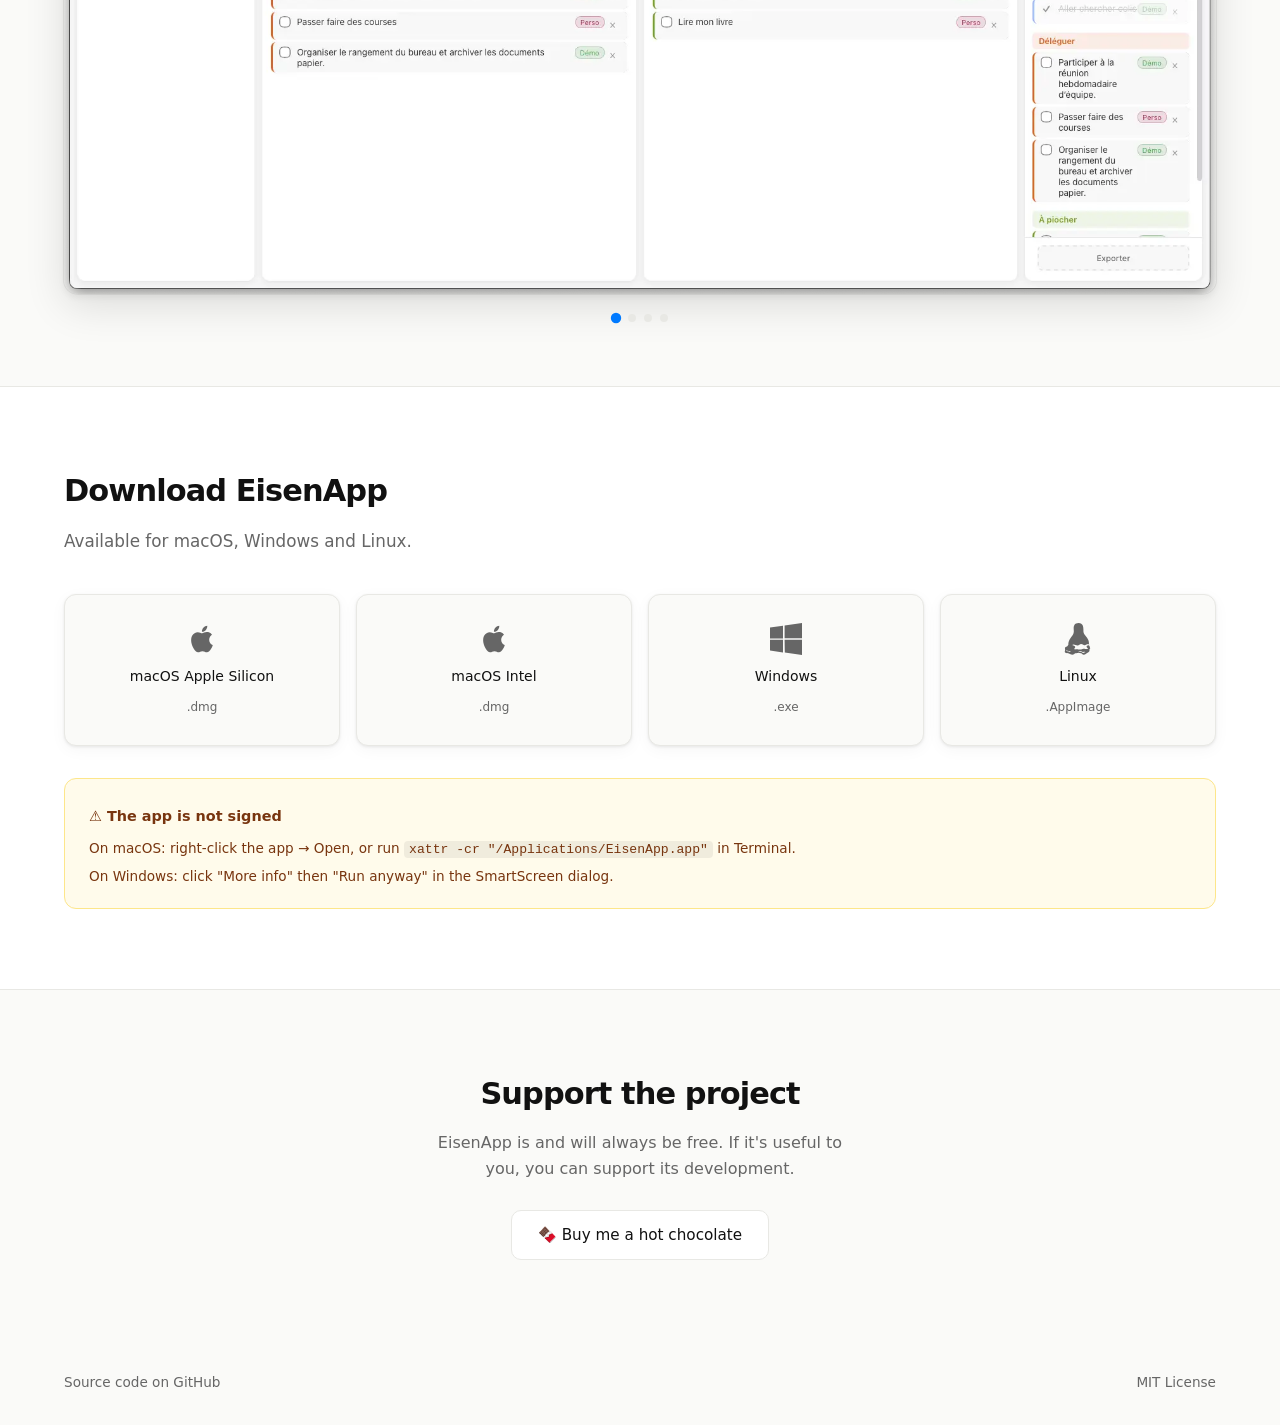
==== commit 9e802da4: "Clean" ====
--- a/src/index.html
+++ b/src/index.html
@@ -265,22 +265,11 @@
         dots[current].classList.add('active');
       }
 
-      function startAuto() {
-        timer = setInterval(function () { goTo(current + 1); }, 4000);
-      }
-
-      function resetAuto() {
-        clearInterval(timer);
-        startAuto();
-      }
-
-      document.querySelector('.carousel-next').addEventListener('click', function () { goTo(current + 1); resetAuto(); });
-      document.querySelector('.carousel-prev').addEventListener('click', function () { goTo(current - 1); resetAuto(); });
+      document.querySelector('.carousel-next').addEventListener('click', function () { goTo(current + 1); });
+      document.querySelector('.carousel-prev').addEventListener('click', function () { goTo(current - 1); });
       dots.forEach(function (dot, i) {
-        dot.addEventListener('click', function () { goTo(i); resetAuto(); });
+        dot.addEventListener('click', function () { goTo(i); });
       });
-
-      startAuto();
     })();
   </script>
 </body>
--- a/src/styles.css
+++ b/src/styles.css
@@ -236,24 +236,29 @@
   border-radius: 14px;
   box-shadow: 0 4px 6px rgba(0,0,0,0.05), 0 12px 40px rgba(0,0,0,0.12), 0 0 0 1px rgba(0,0,0,0.06);
   overflow: hidden;
+  display: grid;
+  aspect-ratio: 1820 / 1215;
 }
 
 .carousel-slide {
-  display: none;
+  grid-area: 1 / 1;
+  visibility: hidden;
+  opacity: 0;
+  transition: opacity 0.4s ease;
+  display: flex;
+  align-items: center;
+  justify-content: center;
 }
 
 .carousel-slide.active {
-  display: block;
-  animation: carousel-fade 0.4s ease;
-}
-
-@keyframes carousel-fade {
-  from { opacity: 0; }
-  to   { opacity: 1; }
+  visibility: visible;
+  opacity: 1;
 }
 
 .carousel-slide img {
   width: 100%;
+  height: 100%;
+  object-fit: cover;
   display: block;
 }
 
@@ -370,6 +375,9 @@
 /* ── Download ── */
 .download {
   padding: 80px 0;
+  background: var(--bg-card);
+  border-top: 1px solid var(--border);
+  border-bottom: 1px solid var(--border);
 }
 
 .platform-grid {
@@ -388,7 +396,7 @@
   padding: 28px 16px;
   border-radius: var(--radius);
   border: 1px solid var(--border);
-  background: var(--bg-card);
+  background: var(--bg);
   text-decoration: none;
   color: var(--text);
   font-weight: 500;
@@ -456,9 +464,6 @@
 /* ── Support ── */
 .support {
   padding: 80px 0;
-  background: var(--bg-card);
-  border-top: 1px solid var(--border);
-  border-bottom: 1px solid var(--border);
   text-align: center;
 }
 
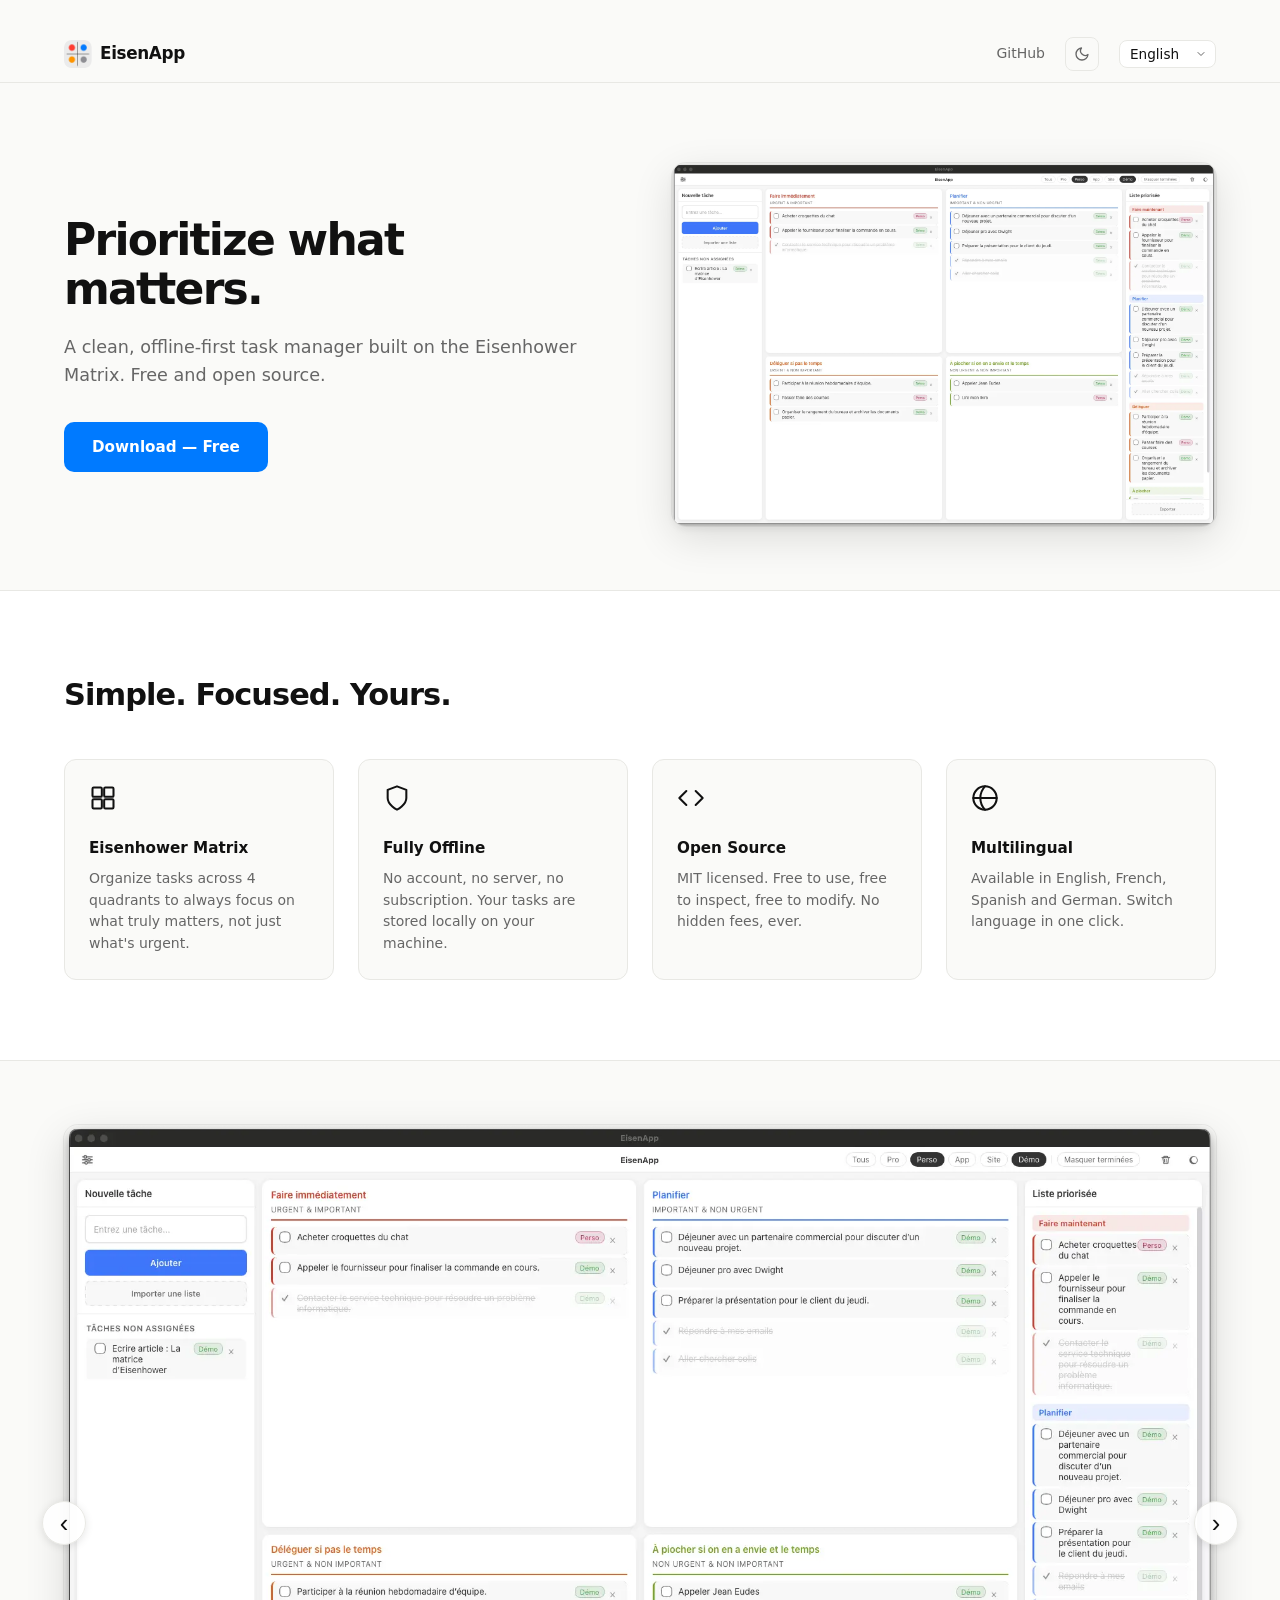
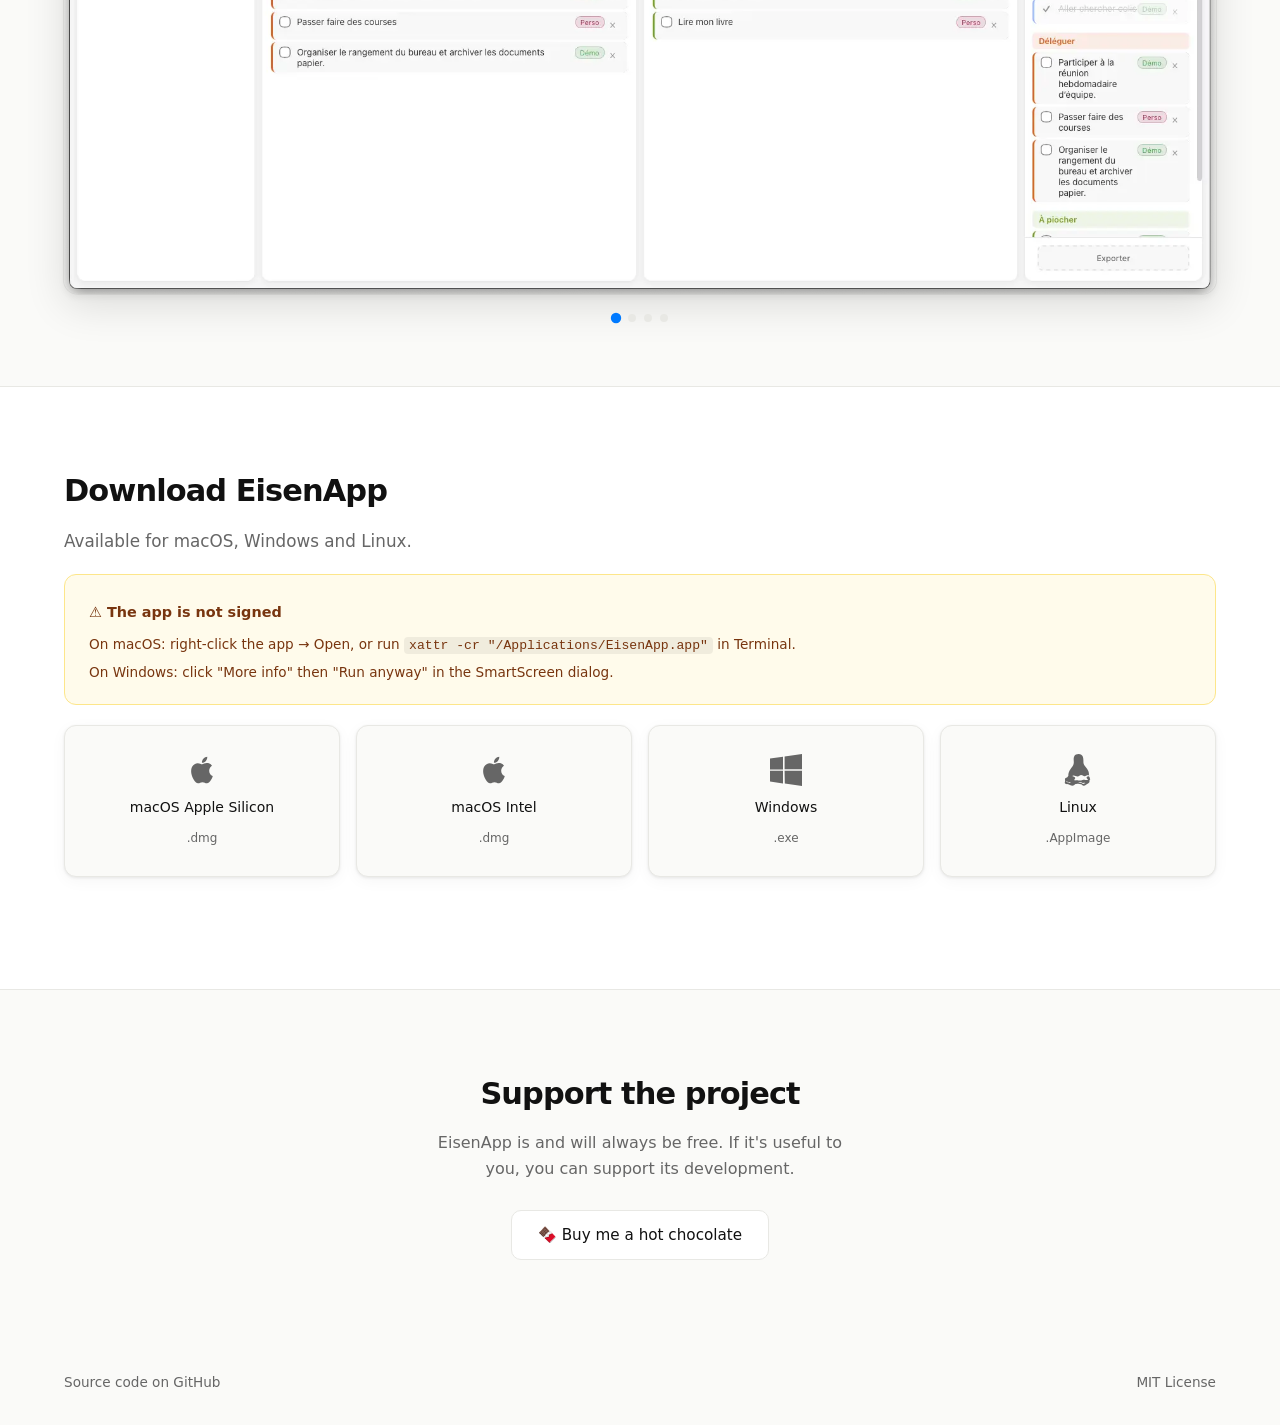
==== commit dec39b12: "Remonte message alert" ====
--- a/src/index.html
+++ b/src/index.html
@@ -143,7 +143,14 @@
   <section class="download" id="download">
     <div class="container">
       <h2 data-i18n="download.title">Download EisenApp</h2>
+      
+      <!-- Unsigned warning -->
       <p class="section-lead" data-i18n="download.subtitle">Available for macOS, Windows and Linux.</p>
+      <div class="unsigned-note">
+        <p>⚠ <span data-i18n="download.unsigned_title">The app is not signed</span></p>
+        <p data-i18n="download.unsigned_macos">On macOS: right-click the app → Open, or run <code>xattr -cr "/Applications/EisenApp.app"</code> in Terminal.</p>
+        <p data-i18n="download.unsigned_windows">On Windows: click "More info" then "Run anyway" in the SmartScreen dialog.</p>
+      </div>
       <div class="platform-grid">
 
         <!-- macOS Apple Silicon -->
@@ -181,13 +188,6 @@
           <span data-i18n="download.linux">Linux</span>
           <span class="platform-sub" data-i18n="download.appimage">.AppImage</span>
         </a>
-      </div>
-
-      <!-- Unsigned warning -->
-      <div class="unsigned-note">
-        <p>⚠ <span data-i18n="download.unsigned_title">The app is not signed</span></p>
-        <p data-i18n="download.unsigned_macos">On macOS: right-click the app → Open, or run <code>xattr -cr "/Applications/EisenApp.app"</code> in Terminal.</p>
-        <p data-i18n="download.unsigned_windows">On Windows: click "More info" then "Run anyway" in the SmartScreen dialog.</p>
       </div>
     </div>
   </section>
--- a/src/styles.css
+++ b/src/styles.css
@@ -337,7 +337,7 @@
 
 .section-lead {
   color: var(--text-muted);
-  margin-bottom: 40px;
+  margin-bottom: 20px;
   font-size: 1.05rem;
 }
 
@@ -429,6 +429,7 @@
   border: 1px solid #fde68a;
   border-radius: var(--radius);
   padding: 20px 24px;
+  margin-bottom: 20px;
   transition: background-color 0.25s, border-color 0.25s;
 }
 
